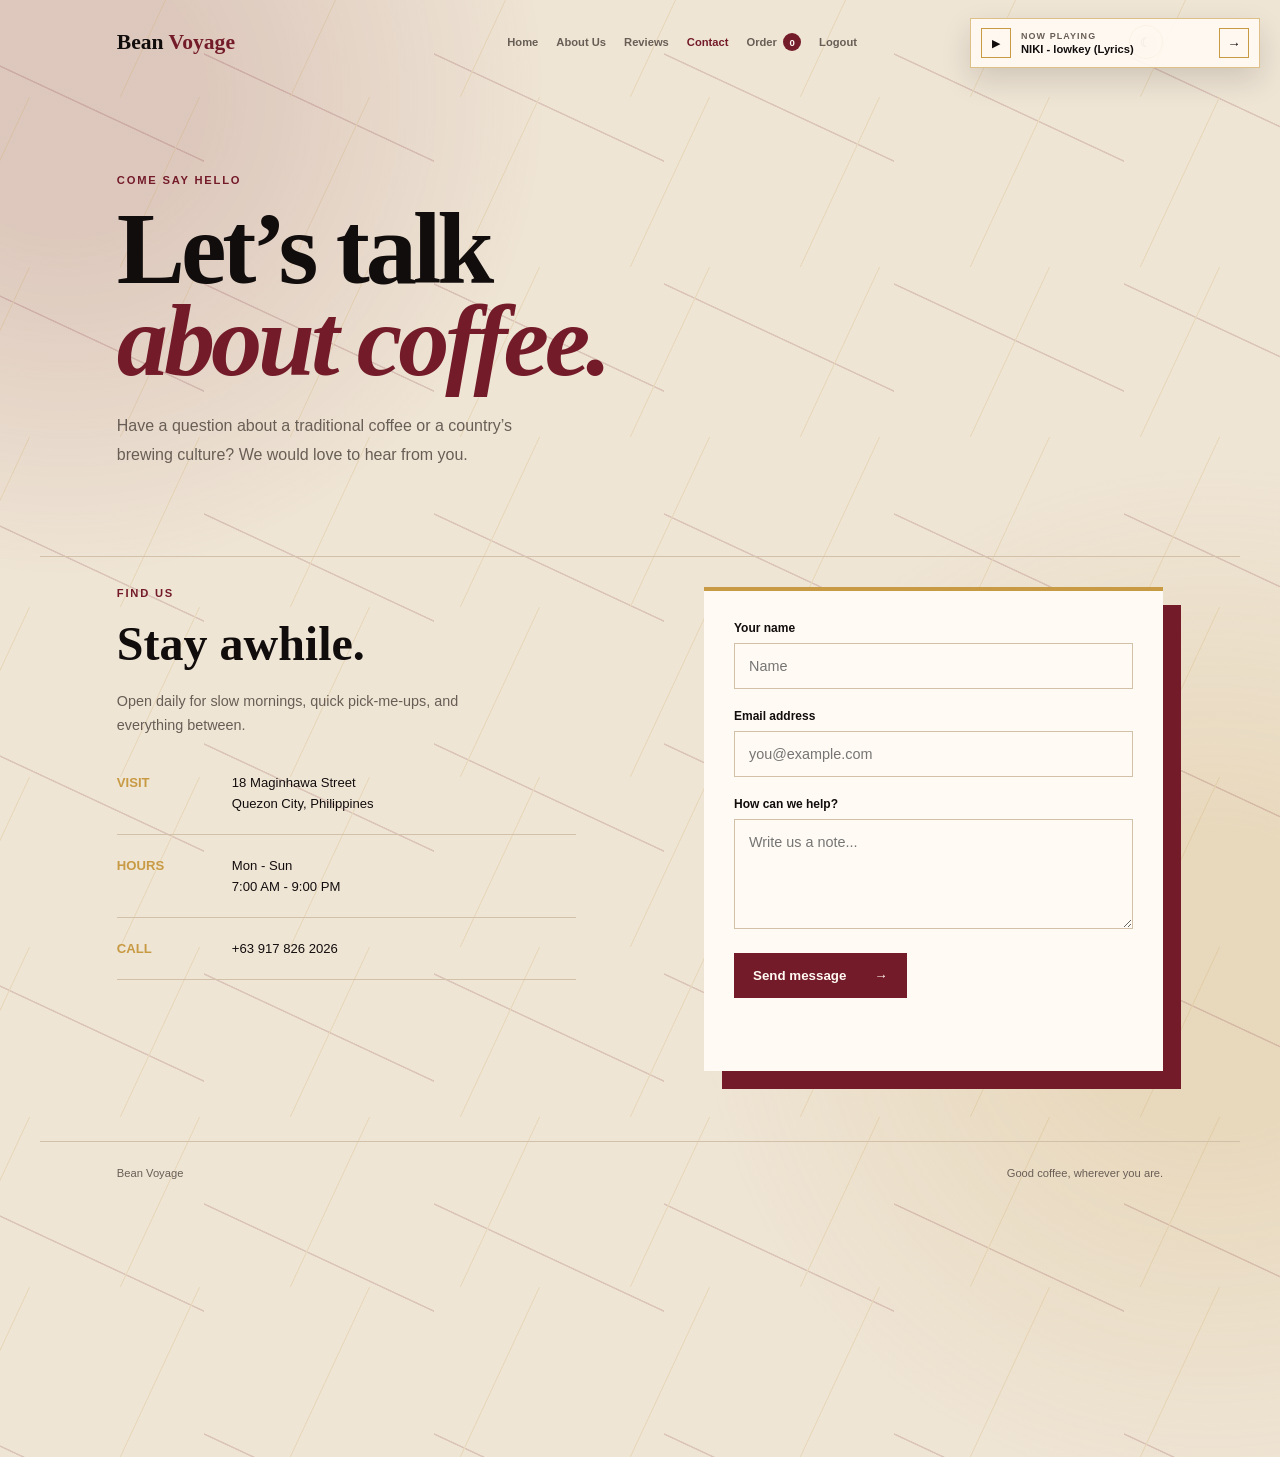
==== Contact/index.html @ e404439b "asiopogi" ====
<!DOCTYPE html>
<html lang="en">
<head>
  <meta charset="UTF-8">
  <meta name="viewport" content="width=device-width, initial-scale=1.0">
  <title>Contact | Bean Voyage</title>
  <link rel="stylesheet" href="style.css">
  <link rel="stylesheet" href="../Music/music.css">
  <style>.contact-hero{animation:section-rise .8s both}.contact-form{box-shadow:18px 18px 0 var(--maroon);animation:section-rise .8s .15s both}.detail{transition:padding-left .3s,border-color .3s}.detail:hover{padding-left:10px;border-color:var(--gold)}@keyframes section-rise{from{opacity:0;transform:translateY(20px)}to{opacity:1;transform:none}}</style>
</head>
<body>
  <header class="site-header">
    <a class="logo" href="../HomeInterface/index2.html">Bean <span>Voyage</span></a>
    <nav aria-label="Main navigation">
      <a href="../HomeInterface/index2.html">Home</a><a href="../AboutUs/index4.html">About Us</a><a href="../Feedback/index3.html">Reviews</a><a class="active" href="index.html">Contact</a><a href="../Order/index.html">Order <b id="cartCount">0</b></a><a href="../LoginInterface/index.html">Logout</a>
    </nav>
    <button class="theme-toggle" type="button" aria-label="Toggle dark mode">☾</button>
  </header>
  <main>
    <section class="contact-hero"><p class="eyebrow">Come say hello</p><h1>Let’s talk<br><em>about coffee.</em></h1><p>Have a question about a traditional coffee or a country’s brewing culture? We would love to hear from you.</p></section>
    <section class="contact-layout">
      <div class="contact-details"><p class="eyebrow">Find us</p><h2>Stay awhile.</h2><p>Open daily for slow mornings, quick pick-me-ups, and everything between.</p><div class="detail"><strong>Visit</strong><span>18 Maginhawa Street<br>Quezon City, Philippines</span></div><div class="detail"><strong>Hours</strong><span>Mon - Sun<br>7:00 AM - 9:00 PM</span></div><div class="detail"><strong>Call</strong><span>+63 917 826 2026</span></div></div>
      <form class="contact-form" id="contactForm"><label for="name">Your name</label><input id="name" required placeholder="Name"><label for="email">Email address</label><input id="email" type="email" required placeholder="you@example.com"><label for="message">How can we help?</label><textarea id="message" rows="5" required placeholder="Write us a note..."></textarea><button class="button" type="submit">Send message <span>→</span></button><p id="contactStatus" role="status"></p></form>
    </section>
  </main>
  <footer><span>Bean Voyage</span><span>Good coffee, wherever you are.</span></footer>
  <script src="script.js"></script>
  <script src="../Music/music.js"></script>
</body>
</html>
---- Contact/style.css ----
body{position:relative;isolation:isolate;overflow-x:hidden}
body::before,body::after{position:fixed;z-index:-1;inset:-20%;content:"";pointer-events:none}body::before{background:radial-gradient(circle at 18% 20%,color-mix(in srgb,var(--maroon) 14%,transparent) 0 7%,transparent 24%),radial-gradient(circle at 82% 72%,color-mix(in srgb,var(--gold) 16%,transparent) 0 8%,transparent 27%);animation:ambient-drift 18s ease-in-out infinite alternate}body::after{opacity:.16;background-image:linear-gradient(115deg,transparent 0 46%,var(--gold) 46.2% 46.5%,transparent 46.7% 100%),linear-gradient(25deg,transparent 0 48%,var(--maroon) 48.2% 48.5%,transparent 48.7% 100%);background-size:170px 170px,230px 230px;animation:ambient-grid 24s linear infinite}@keyframes ambient-drift{0%{transform:translate3d(-3%,-2%,0) scale(1)}50%{transform:translate3d(2%,3%,0) scale(1.08)}100%{transform:translate3d(5%,-1%,0) scale(1.02)}}@keyframes ambient-grid{from{transform:rotate(0) translate3d(0,0,0)}to{transform:rotate(8deg) translate3d(4%,2%,0)}}
:root { --black:#120d0d; --maroon:#741b2a; --gold:#c79a43; --white:#fffaf3; --cream:#efe5d5; --muted:#695e55; --line:#d2c0a8; }
* { box-sizing:border-box; } body { margin:0; color:var(--black); background:var(--cream); font-family:Georgia,serif; transition:background .35s,color .35s; animation:page-enter 650ms cubic-bezier(.22,1,.36,1) both; } body.dark { --black:#fffaf3; --white:#201719; --cream:#171113; --muted:#d3c5b4; --line:#49383a; } body.is-leaving { animation:page-leave 280ms ease both; pointer-events:none; } @keyframes page-enter { from{opacity:0;transform:translateY(12px)} to{opacity:1;transform:none} } @keyframes page-leave { from{opacity:1} to{opacity:0;transform:translateY(-10px)} }
.site-header { display:flex; align-items:center; justify-content:space-between; gap:24px; max-width:1200px; margin:auto; padding:25px 6vw; } .logo { color:var(--black); font-size:1.35rem; font-weight:bold; text-decoration:none; } .logo span, em, .eyebrow { color:var(--maroon); } nav { display:flex; flex-wrap:wrap; gap:18px; align-items:center; } nav a { color:var(--muted); font:700 .7rem Arial,sans-serif; text-decoration:none; transition:color .25s; } nav a:hover, nav a.active { color:var(--maroon); } nav b { display:inline-grid; place-items:center; min-width:18px; height:18px; margin-left:3px; border-radius:50%; color:var(--white); background:var(--maroon); font-size:.6rem; } .theme-toggle { border:1px solid var(--gold); border-radius:50%; width:34px; height:34px; color:var(--black); background:transparent; cursor:pointer; }
body.dark nav a:hover, body.dark nav a.active, body.dark .contact-hero .eyebrow, body.dark #contactStatus { color:var(--gold); }
.contact-hero,.contact-layout { max-width:1200px; margin:auto; padding:90px 6vw 70px; } .eyebrow { margin:0 0 17px; font:700 .7rem Arial,sans-serif; letter-spacing:.16em; text-transform:uppercase; } h1 { margin:0 0 25px; font-size:clamp(3.4rem,8vw,7rem); line-height:.9; letter-spacing:-.04em; } em { font-style:italic; } .contact-hero>p:last-child { max-width:450px; color:var(--muted); font:1rem/1.8 Arial,sans-serif; } .contact-layout { display:grid; grid-template-columns:1fr 1fr; gap:10vw; padding-top:30px; border-top:1px solid var(--line); } h2 { font-size:3rem; margin:0 0 18px; } .contact-details>p:not(.eyebrow) { max-width:360px; color:var(--muted); font: .9rem/1.7 Arial,sans-serif; } .detail { display:flex; gap:45px; padding:20px 0; border-bottom:1px solid var(--line); font: .82rem/1.6 Arial,sans-serif; } .detail strong { width:70px; color:var(--gold); text-transform:uppercase; } .contact-form { padding:30px; background:var(--white); border-top:4px solid var(--gold); } label { display:block; margin:0 0 8px; font:700 .75rem Arial,sans-serif; } input,textarea { width:100%; margin:0 0 20px; padding:14px; border:1px solid var(--line); color:var(--black); background:transparent; font: .9rem Arial,sans-serif; } input:focus,textarea:focus { outline:2px solid var(--gold); } .button { display:inline-flex; gap:28px; align-items:center; border:0; padding:15px 19px; color:#fffaf3; background:var(--maroon); font-weight:bold; cursor:pointer; transition:transform .25s,background .25s; } .button:hover { background:var(--black); transform:translateY(-3px); } #contactStatus { min-height:18px; color:var(--maroon); font: .78rem Arial,sans-serif; } footer { display:flex; justify-content:space-between; max-width:1200px; margin:auto; padding:25px 6vw 35px; border-top:1px solid var(--line); color:var(--muted); font: .7rem Arial,sans-serif; } @media(max-width:700px){.site-header{align-items:flex-start;flex-wrap:wrap}.contact-hero{padding-top:45px}.contact-layout{grid-template-columns:1fr;gap:35px}.detail{gap:20px}footer{flex-direction:column;gap:10px}}
---- Music/music.css ----
.music-player {
  position: fixed;
  z-index: 20;
  top: 18px;
  right: 20px;
  display: flex;
  align-items: center;
  gap: 10px;
  width: min(290px, calc(100vw - 40px));
  padding: 9px 10px;
  border: 1px solid color-mix(in srgb, var(--copper, #c79a43) 60%, transparent);
  color: var(--ink, #120d0d);
  background: color-mix(in srgb, var(--paper, #fffaf3) 92%, transparent);
  box-shadow: 0 12px 30px rgba(18, 13, 13, .14);
  backdrop-filter: blur(12px);
}
.music-player button {
  flex: none;
  width: 30px;
  height: 30px;
  border: 1px solid var(--copper, #c79a43);
  color: var(--ink, #120d0d);
  background: transparent;
  cursor: pointer;
  transition: color .25s, background .25s, transform .25s;
}
.music-player button:hover { color: var(--light, #fffaf3); background: var(--coffee, #741b2a); transform: translateY(-2px); }
.music-toggle { font-size: .7rem; }
.music-info { display: grid; min-width: 0; gap: 2px; flex: 1; }
.music-label { color: var(--muted, #695e55); font: 700 .56rem Arial, sans-serif; letter-spacing: .12em; text-transform: uppercase; }
.music-info strong { overflow: hidden; color: var(--ink, #120d0d); font: 700 .7rem Arial, sans-serif; text-overflow: ellipsis; white-space: nowrap; }
.music-player audio { display: none; }
.music-player.is-playing { border-color: var(--coffee, #741b2a); }
@media (max-width: 700px) { .music-player { top: 12px; right: 12px; width: 236px; } }
@media (prefers-reduced-motion: reduce) { .music-player button { transition-duration: .01ms; } }
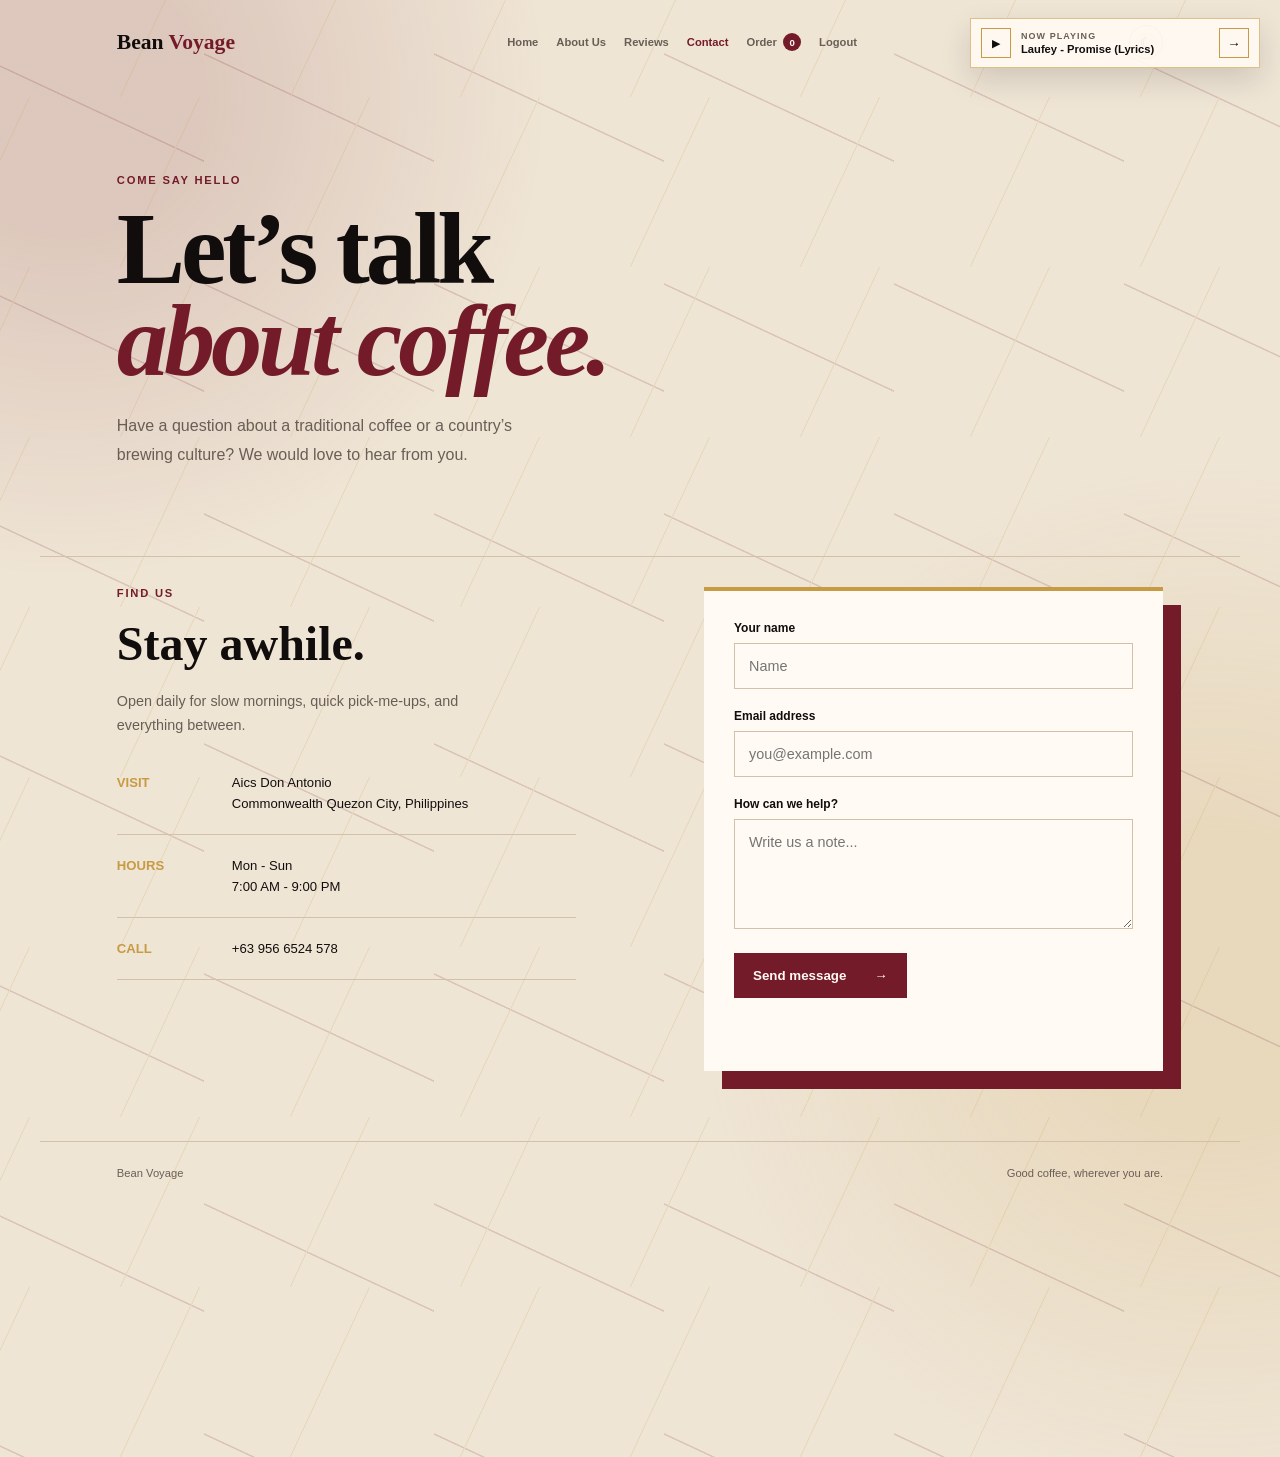
==== commit e316ca3c: "asiopogi" ====
--- a/Contact/index.html
+++ b/Contact/index.html
@@ -9,6 +9,7 @@
   <style>.contact-hero{animation:section-rise .8s both}.contact-form{box-shadow:18px 18px 0 var(--maroon);animation:section-rise .8s .15s both}.detail{transition:padding-left .3s,border-color .3s}.detail:hover{padding-left:10px;border-color:var(--gold)}@keyframes section-rise{from{opacity:0;transform:translateY(20px)}to{opacity:1;transform:none}}</style>
 </head>
 <body>
+  <style>body.dark{--paper:#201719;--ink:#fffaf3}</style>
   <header class="site-header">
     <a class="logo" href="../HomeInterface/index2.html">Bean <span>Voyage</span></a>
     <nav aria-label="Main navigation">
@@ -19,7 +20,7 @@
   <main>
     <section class="contact-hero"><p class="eyebrow">Come say hello</p><h1>Let’s talk<br><em>about coffee.</em></h1><p>Have a question about a traditional coffee or a country’s brewing culture? We would love to hear from you.</p></section>
     <section class="contact-layout">
-      <div class="contact-details"><p class="eyebrow">Find us</p><h2>Stay awhile.</h2><p>Open daily for slow mornings, quick pick-me-ups, and everything between.</p><div class="detail"><strong>Visit</strong><span>18 Maginhawa Street<br>Quezon City, Philippines</span></div><div class="detail"><strong>Hours</strong><span>Mon - Sun<br>7:00 AM - 9:00 PM</span></div><div class="detail"><strong>Call</strong><span>+63 917 826 2026</span></div></div>
+      <div class="contact-details"><p class="eyebrow">Find us</p><h2>Stay awhile.</h2><p>Open daily for slow mornings, quick pick-me-ups, and everything between.</p><div class="detail"><strong>Visit</strong><span>Aics Don Antonio<br>Commonwealth Quezon City, Philippines</span></div><div class="detail"><strong>Hours</strong><span>Mon - Sun<br>7:00 AM - 9:00 PM</span></div><div class="detail"><strong>Call</strong><span>+63 956 6524 578</span></div></div>
       <form class="contact-form" id="contactForm"><label for="name">Your name</label><input id="name" required placeholder="Name"><label for="email">Email address</label><input id="email" type="email" required placeholder="you@example.com"><label for="message">How can we help?</label><textarea id="message" rows="5" required placeholder="Write us a note..."></textarea><button class="button" type="submit">Send message <span>→</span></button><p id="contactStatus" role="status"></p></form>
     </section>
   </main>
